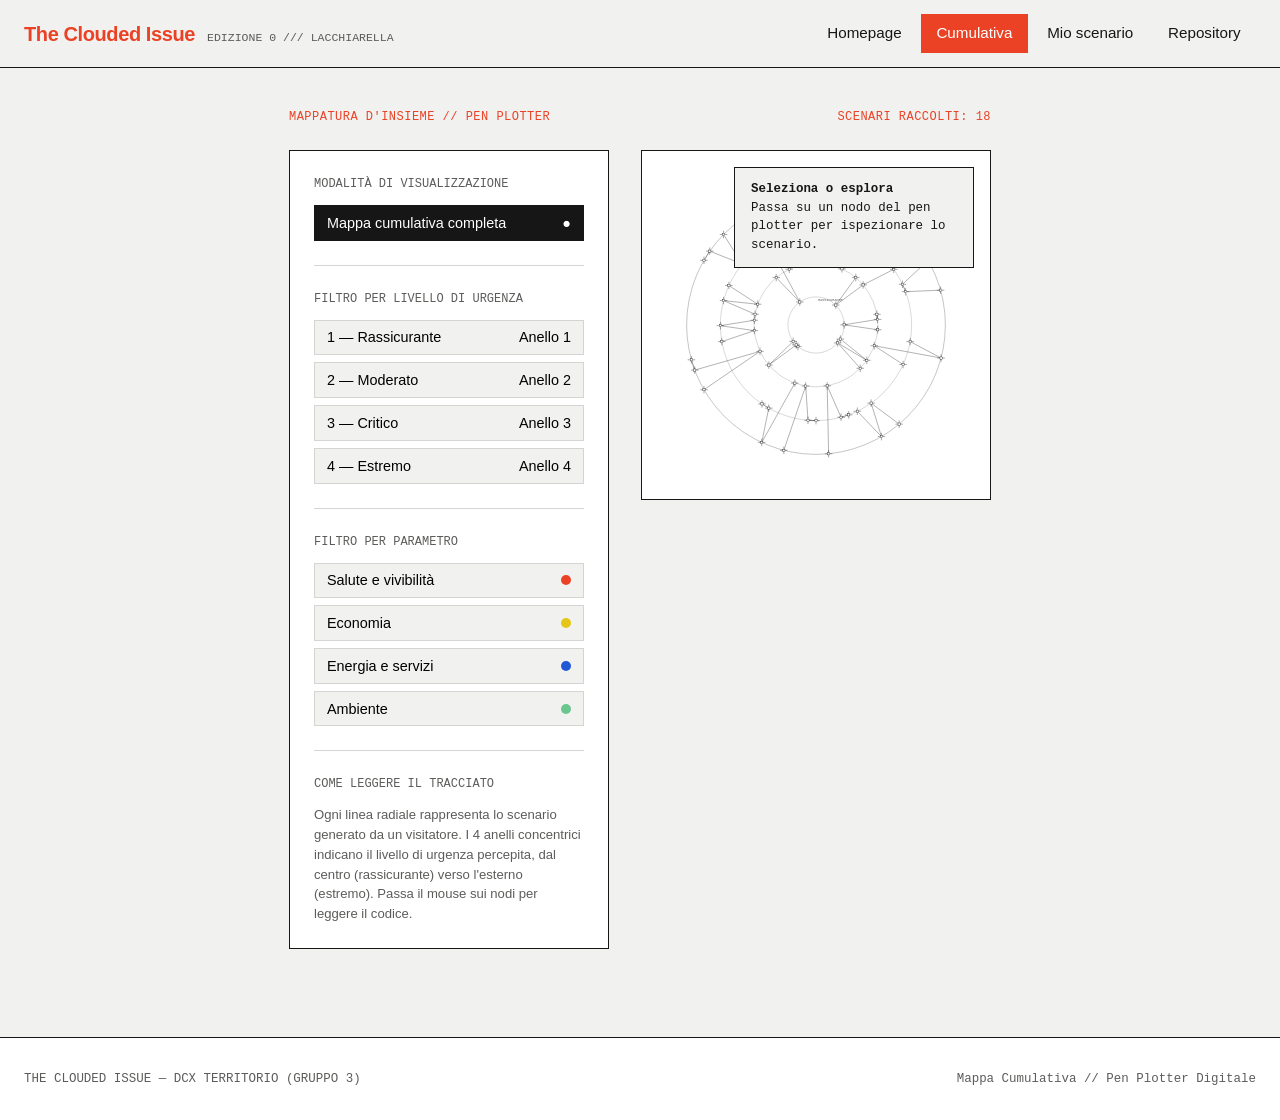
==== cumulativa.html @ 12f807db "push" ====
<!DOCTYPE html>
<html lang="it">
<head>
  <meta charset="UTF-8">
  <meta name="viewport" content="width=device-width, initial-scale=1.0">
  <title>Mappa Cumulativa — The Clouded Issue</title>
  <link rel="stylesheet" href="css/style.css">
</head>
<body>

  <header class="site-header">
    <div class="header-inner">
      <a href="index.html" class="brand">
        <span class="brand-title">The Clouded Issue</span>
        <span class="brand-tag">Edizione 0 /// Lacchiarella</span>
      </a>
      <button class="menu-toggle" aria-label="Apri menu" aria-expanded="false">MENU</button>
      <nav>
        <ul class="nav-links">
          <li><a href="index.html">Homepage</a></li>
          <li><a href="cumulativa.html" class="active">Cumulativa</a></li>
          <li><a href="mio-scenario.html">Mio scenario</a></li>
          <li><a href="repository.html">Repository</a></li>
        </ul>
      </nav>
    </div>
  </header>

  <main class="container">
    <div class="meta-bar">
      <span>Mappatura d'insieme // Pen Plotter</span>
      <span id="scenarioCount">Scenari raccolti: 18</span>
    </div>

    <div class="workspace-grid">
      <!-- PANNELLO FILTRI -->
      <aside class="controls-panel">
        <div class="control-group">
          <span class="control-label">Modalità di visualizzazione</span>
          <div class="filter-list">
            <button class="filter-btn active" data-mode="all">
              <span>Mappa cumulativa completa</span>
              <span>●</span>
            </button>
          </div>
        </div>

        <div class="control-group">
          <span class="control-label">Filtro per livello di urgenza</span>
          <div class="filter-list">
            <button class="filter-btn" data-urgency="1">
              <span>1 — Rassicurante</span>
              <span>Anello 1</span>
            </button>
            <button class="filter-btn" data-urgency="2">
              <span>2 — Moderato</span>
              <span>Anello 2</span>
            </button>
            <button class="filter-btn" data-urgency="3">
              <span>3 — Critico</span>
              <span>Anello 3</span>
            </button>
            <button class="filter-btn" data-urgency="4">
              <span>4 — Estremo</span>
              <span>Anello 4</span>
            </button>
          </div>
        </div>

        <div class="control-group">
          <span class="control-label">Filtro per parametro</span>
          <div class="filter-list">
            <button class="filter-btn" data-param="salute">
              <span>Salute e vivibilità</span>
              <span class="dot" style="background: var(--c-salute);"></span>
            </button>
            <button class="filter-btn" data-param="economia">
              <span>Economia</span>
              <span class="dot" style="background: var(--c-economia);"></span>
            </button>
            <button class="filter-btn" data-param="energia">
              <span>Energia e servizi</span>
              <span class="dot" style="background: var(--c-energia);"></span>
            </button>
            <button class="filter-btn" data-param="ambiente">
              <span>Ambiente</span>
              <span class="dot" style="background: var(--c-ambiente-alt);"></span>
            </button>
          </div>
        </div>

        <div class="control-group">
          <span class="control-label">Come leggere il tracciato</span>
          <p style="font-size: 0.82rem; color: var(--muted);">
            Ogni linea radiale rappresenta lo scenario generato da un visitatore. I 4 anelli concentrici indicano il livello di urgenza percepita, dal centro (rassicurante) verso l'esterno (estremo). Passa il mouse sui nodi per leggere il codice.
          </p>
        </div>
      </aside>

      <!-- CANVAS PEN PLOTTER SVG -->
      <section class="plotter-stage">
        <svg id="plotterSvg" viewBox="0 0 800 800" role="img" aria-label="Mappa cumulativa degli scenari"></svg>
        <div class="plotter-tooltip" id="plotterTooltip">
          <strong>Seleziona o esplora</strong><br>
          Passa su un nodo del pen plotter per ispezionare lo scenario.
        </div>
      </section>
    </div>
  </main>

  <footer class="site-footer">
    <div class="footer-inner">
      <span>THE CLOUDED ISSUE — DCX TERRITORIO (GRUPPO 3)</span>
      <span>Mappa Cumulativa // Pen Plotter Digitale</span>
    </div>
  </footer>

  <script src="js/main.js"></script>
  <script src="js/cumulativa.js"></script>
</body>
</html>
---- css/style.css ----
/* ==========================================================================
   THE CLOUDED ISSUE — Design System & Responsive Stylesheet
   ========================================================================== */

/* FONT EIFFEL: sostituisci il nome file con quello presente in /assets/ */
@font-face {
  font-family: 'Eiffel';
  src: url('../assets/BVHEiffelTrial-Regular.otf') format('opentype')
  ;
  font-weight: 400;
  font-style: normal;
  font-display: swap;
}

@font-face {
  font-family: 'Eiffel';
  src: url('../assets/BVHEiffelTrial-Level01.otf') format('opentype')
;
  font-weight: 700;
  font-style: normal;
  font-display: swap;
}

:root {
  --bg: #F1F1EF;
  --surface: #FFFFFF;
  --ink: #161616;
  --muted: #5C5C5A;
  --border: #161616;
  --border-light: #D4D4D0;
  --accent: #EB4225;
  --accent-hover: #C93218;
  --accent-soft: rgba(235, 66, 37, 0.1);

  /* Colori cartografici dei 4 ambiti */
  --c-salute: #EB4225;
  --c-salute-alt: #F582D3;
  --c-economia: #E5C617;
  --c-energia: #2058D6;
  --c-energia-alt: #2CA8C9;
  --c-ambiente: #1D7A4C;
  --c-ambiente-alt: #68C68E;

  --font-display: 'Eiffel', 'Helvetica Neue', Arial, sans-serif;
  --font-mono: ui-monospace, 'SFMono-Regular', Menlo, Monaco, Consolas, monospace;

  --max-w: 1320px;
  --header-h: 68px;
}

/* Reset base */
*, *::before, *::after {
  box-sizing: border-box;
  margin: 0;
  padding: 0;
}

html {
  scroll-behavior: smooth;
  font-size: 16px;
}

body {
  font-family: var(--font-display);
  background-color: var(--bg);
  color: var(--ink);
  line-height: 1.5;
  min-height: 100vh;
  display: flex;
  flex-direction: column;
  -webkit-font-smoothing: antialiased;
}

a {
  color: inherit;
  text-decoration: none;
}

button, input {
  font-family: inherit;
}

/* ==========================================================================
   HEADER & NAVIGAZIONE
   ========================================================================== */
.site-header {
  position: sticky;
  top: 0;
  z-index: 100;
  background: var(--bg);
  border-bottom: 1px solid var(--border);
  height: var(--header-h);
}

.header-inner {
  max-width: var(--max-w);
  margin: 0 auto;
  height: 100%;
  padding: 0 1.5rem;
  display: flex;
  align-items: center;
  justify-content: space-between;
  gap: 1rem;
}

.brand {
  display: flex;
  align-items: baseline;
  gap: 0.75rem;
}

.brand-title {
  font-size: 1.25rem;
  font-weight: 700;
  color: var(--accent);
  letter-spacing: -0.02em;
}

.brand-tag {
  font-family: var(--font-mono);
  font-size: 0.72rem;
  color: var(--muted);
  text-transform: uppercase;
  display: none;
}

@media (min-width: 900px) {
  .brand-tag { display: inline; }
}

.nav-links {
  display: flex;
  align-items: center;
  gap: 0.25rem;
  list-style: none;
}

.nav-links a {
  display: inline-block;
  padding: 0.45rem 0.9rem;
  font-size: 0.95rem;
  border: 1px solid transparent;
  transition: border-color 0.2s, color 0.2s, background 0.2s;
}

.nav-links a:hover {
  color: var(--accent);
  border-color: var(--accent);
}

.nav-links a.active {
  background: var(--accent);
  color: #FFFFFF;
  border-color: var(--accent);
}

.menu-toggle {
  display: none;
  background: none;
  border: 1px solid var(--border);
  padding: 0.4rem 0.7rem;
  font-family: var(--font-mono);
  font-size: 0.8rem;
  cursor: pointer;
}

/* ==========================================================================
   LAYOUT & COMPONENTI COMUNI
   ========================================================================== */
main {
  flex: 1;
}

.container {
  max-width: var(--max-w);
  margin: 0 auto;
  padding: 2.5rem 1.5rem;
}

.meta-bar {
  display: flex;
  justify-content: space-between;
  align-items: center;
  flex-wrap: wrap;
  gap: 0.5rem;
  font-family: var(--font-mono);
  font-size: 0.75rem;
  color: var(--accent);
  text-transform: uppercase;
  letter-spacing: 0.04em;
  margin-bottom: 1.5rem;
}

.section-border {
  border-top: 1px solid var(--border);
}

.btn {
  display: inline-flex;
  align-items: center;
  justify-content: center;
  gap: 0.5rem;
  padding: 0.75rem 1.4rem;
  font-size: 0.95rem;
  font-weight: 700;
  border: 1px solid var(--accent);
  background: var(--accent);
  color: #FFFFFF;
  cursor: pointer;
  transition: background 0.2s, color 0.2s;
}

.btn:hover {
  background: var(--accent-hover);
  border-color: var(--accent-hover);
}

.btn-outline {
  background: transparent;
  color: var(--ink);
  border-color: var(--border);
}

.btn-outline:hover {
  background: var(--ink);
  color: #FFFFFF;
  border-color: var(--ink);
}

.tag {
  display: inline-block;
  font-family: var(--font-mono);
  font-size: 0.72rem;
  text-transform: uppercase;
  padding: 0.2rem 0.5rem;
  border: 1px solid var(--border);
  background: var(--surface);
}

.tag-accent {
  border-color: var(--accent);
  color: var(--accent);
  background: var(--accent-soft);
}

/* ==========================================================================
   HOMEPAGE
   ========================================================================== */
.hero {
  position: relative;
  overflow: hidden;
  border-bottom: 1px solid var(--border);
  background-image:
    radial-gradient(circle at 82% 24%, rgba(245, 130, 211, 0.22) 0, rgba(245, 130, 211, 0.22) 8px, transparent 9px),
    radial-gradient(circle at 85% 28%, rgba(245, 130, 211, 0.22) 0, rgba(245, 130, 211, 0.22) 8px, transparent 9px),
    radial-gradient(circle at 15% 75%, rgba(29, 122, 76, 0.18) 0, rgba(29, 122, 76, 0.18) 6px, transparent 7px);
}

.hero-grid {
  display: grid;
  grid-template-columns: 1.35fr 0.65fr;
  gap: 2.5rem;
  align-items: end;
  padding: 4rem 1.5rem 3.5rem;
  max-width: var(--max-w);
  margin: 0 auto;
}

.hero-title {
  font-size: clamp(2.8rem, 7vw, 5.8rem);
  line-height: 0.94;
  letter-spacing: -0.03em;
  color: var(--accent);
  font-weight: 400;
  margin-bottom: 1.5rem;
}

.hero-title .wire {
  display: inline-block;
  color: transparent;
  -webkit-text-stroke: 1.5px var(--accent);
}

.hero-lead {
  font-size: clamp(1.1rem, 2vw, 1.45rem);
  max-width: 38ch;
  line-height: 1.35;
}

.hero-aside {
  border: 1px solid var(--accent);
  background: var(--surface);
  padding: 1.5rem;
}

.hero-aside h2 {
  font-size: 0.85rem;
  font-family: var(--font-mono);
  text-transform: uppercase;
  color: var(--accent);
  margin-bottom: 0.75rem;
}

.hero-aside p {
  font-size: 0.95rem;
  margin-bottom: 1.25rem;
}

.hero-actions {
  display: flex;
  flex-wrap: wrap;
  gap: 0.75rem;
  margin-top: 2rem;
}

/* Griglia descrizione & evento */
.two-col {
  display: grid;
  grid-template-columns: 1fr 1fr;
  gap: 2rem;
}

.panel-box {
  border: 1px solid var(--border);
  background: var(--surface);
  padding: 2rem;
}

.panel-box.accent-box {
  border-color: var(--accent);
}

.panel-title {
  font-size: 1.75rem;
  font-weight: 400;
  margin-bottom: 1rem;
  color: var(--accent);
}

.phases-grid {
  display: grid;
  grid-template-columns: repeat(5, 1fr);
  border-top: 1px solid var(--border);
  border-left: 1px solid var(--border);
  margin-top: 2rem;
}

.phase-item {
  border-right: 1px solid var(--border);
  border-bottom: 1px solid var(--border);
  padding: 1.25rem;
  background: var(--surface);
}

.phase-num {
  font-family: var(--font-mono);
  font-size: 1.4rem;
  font-weight: 700;
  color: var(--accent);
  display: block;
  margin-bottom: 0.4rem;
}

.phase-item h3 {
  font-size: 1rem;
  margin-bottom: 0.4rem;
}

.phase-item p {
  font-size: 0.85rem;
  color: var(--muted);
}

.data-strip {
  display: grid;
  grid-template-columns: repeat(4, 1fr);
  gap: 1rem;
  margin-top: 1.5rem;
}

.data-stat {
  border: 1px solid var(--border-light);
  padding: 1rem;
  background: var(--bg);
}

.data-stat strong {
  display: block;
  font-size: 1.5rem;
  color: var(--accent);
  line-height: 1.1;
  margin-bottom: 0.25rem;
}

.data-stat span {
  font-size: 0.8rem;
  color: var(--muted);
}

/* ==========================================================================
   PAGINA CUMULATIVA (PEN PLOTTER)
   ========================================================================== */
.workspace-grid {
  display: grid;
  grid-template-columns: 320px 1fr;
  gap: 2rem;
  align-items: start;
}

.controls-panel {
  border: 1px solid var(--border);
  background: var(--surface);
  padding: 1.5rem;
}

.control-group {
  margin-bottom: 1.5rem;
  padding-bottom: 1.5rem;
  border-bottom: 1px solid var(--border-light);
}

.control-group:last-child {
  margin-bottom: 0;
  padding-bottom: 0;
  border-bottom: none;
}

.control-label {
  display: block;
  font-family: var(--font-mono);
  font-size: 0.75rem;
  text-transform: uppercase;
  color: var(--muted);
  margin-bottom: 0.75rem;
}

.filter-list {
  display: flex;
  flex-direction: column;
  gap: 0.45rem;
}

.filter-btn {
  width: 100%;
  text-align: left;
  padding: 0.55rem 0.75rem;
  background: var(--bg);
  border: 1px solid var(--border-light);
  font-size: 0.9rem;
  cursor: pointer;
  display: flex;
  align-items: center;
  justify-content: space-between;
  transition: all 0.15s;
}

.filter-btn:hover {
  border-color: var(--ink);
}

.filter-btn.active {
  background: var(--ink);
  color: #FFFFFF;
  border-color: var(--ink);
}

.filter-btn.active-accent {
  background: var(--accent);
  color: #FFFFFF;
  border-color: var(--accent);
}

.dot {
  width: 10px;
  height: 10px;
  display: inline-block;
  border-radius: 50%;
}

.plotter-stage {
  border: 1px solid var(--border);
  background: var(--surface);
  padding: 1.5rem;
  position: relative;
  display: flex;
  flex-direction: column;
  align-items: center;
}

#plotterSvg {
  width: 100%;
  max-width: 720px;
  height: auto;
  display: block;
}

.plotter-tooltip {
  position: absolute;
  top: 1rem;
  right: 1rem;
  background: var(--bg);
  border: 1px solid var(--border);
  padding: 0.75rem 1rem;
  font-family: var(--font-mono);
  font-size: 0.78rem;
  max-width: 240px;
}

/* ==========================================================================
   PAGINA MIO SCENARIO (CODICE + MAPPA LAYER + LEGENDA)
   ========================================================================== */
.code-bar {
  display: flex;
  flex-wrap: wrap;
  align-items: center;
  gap: 1rem;
  border: 1px solid var(--accent);
  background: var(--surface);
  padding: 1.25rem 1.5rem;
  margin-bottom: 2rem;
}

.code-input-wrap {
  display: flex;
  flex: 1;
  min-width: 240px;
}

.code-input {
  flex: 1;
  border: 1px solid var(--border);
  border-right: none;
  padding: 0.75rem 1rem;
  font-family: var(--font-mono);
  font-size: 1rem;
  text-transform: uppercase;
  background: var(--bg);
}

.code-presets {
  display: flex;
  align-items: center;
  flex-wrap: wrap;
  gap: 0.5rem;
  font-family: var(--font-mono);
  font-size: 0.75rem;
}

.preset-chip {
  border: 1px solid var(--border-light);
  background: var(--bg);
  padding: 0.35rem 0.65rem;
  font-family: var(--font-mono);
  font-size: 0.75rem;
  cursor: pointer;
}

.preset-chip:hover {
  border-color: var(--accent);
  color: var(--accent);
}

.map-stage {
  border: 1px solid var(--border);
  background: #ECECE8;
  position: relative;
  overflow: hidden;
}

#scenarioMap {
  width: 100%;
  height: auto;
  display: block;
}

.layer-toggle {
  display: flex;
  align-items: center;
  justify-content: space-between;
  padding: 0.65rem 0.75rem;
  border: 1px solid var(--border-light);
  background: var(--bg);
  cursor: pointer;
  margin-bottom: 0.5rem;
}

.layer-toggle input {
  accent-color: var(--accent);
  width: 16px;
  height: 16px;
}

.legend-grid {
  display: grid;
  grid-template-columns: repeat(2, 1fr);
  gap: 1.25rem;
  margin-top: 2rem;
}

.effect-card {
  border: 1px solid var(--border);
  background: var(--surface);
  padding: 1.5rem;
  border-top: 4px solid var(--ink);
}

.effect-card[data-param="salute"] { border-top-color: var(--c-salute); }
.effect-card[data-param="economia"] { border-top-color: var(--c-economia); }
.effect-card[data-param="energia"] { border-top-color: var(--c-energia); }
.effect-card[data-param="ambiente"] { border-top-color: var(--c-ambiente); }

.effect-card h3 {
  font-size: 1.15rem;
  margin: 0.5rem 0 0.75rem;
}

.effect-list {
  list-style: none;
  font-size: 0.9rem;
}

.effect-list li {
  padding-left: 1.1rem;
  position: relative;
  margin-bottom: 0.35rem;
}

.effect-list li::before {
  content: '▼';
  position: absolute;
  left: 0;
  color: var(--accent);
  font-size: 0.65rem;
  top: 0.2rem;
}

/* ==========================================================================
   PAGINA REPOSITORY (CARTELLE)
   ========================================================================== */
.repo-toolbar {
  display: flex;
  flex-wrap: wrap;
  justify-content: space-between;
  align-items: center;
  gap: 1rem;
  margin-bottom: 1.5rem;
}

.search-input {
  border: 1px solid var(--border);
  background: var(--surface);
  padding: 0.65rem 1rem;
  width: 100%;
  max-width: 360px;
  font-size: 0.9rem;
}

.folder-tabs {
  display: flex;
  flex-wrap: wrap;
  gap: 0.25rem;
  padding-left: 0.5rem;
}

.folder-tab {
  padding: 0.7rem 1.2rem;
  border: 1px solid var(--border);
  border-bottom: none;
  background: #E4E4E0;
  font-family: var(--font-mono);
  font-size: 0.8rem;
  cursor: pointer;
  position: relative;
  top: 1px;
  display: flex;
  align-items: center;
  gap: 0.5rem;
}

.folder-tab.active {
  background: var(--surface);
  color: var(--accent);
  font-weight: 700;
  border-top: 3px solid var(--accent);
  z-index: 2;
}

.folder-window {
  border: 1px solid var(--border);
  background: var(--surface);
  padding: 1.5rem;
  position: relative;
  z-index: 1;
}

.repo-grid {
  display: grid;
  grid-template-columns: repeat(auto-fill, minmax(290px, 1fr));
  gap: 1.25rem;
}

.repo-card {
  border: 1px solid var(--border-light);
  background: var(--bg);
  padding: 1.25rem;
  display: flex;
  flex-direction: column;
  justify-content: space-between;
  gap: 1rem;
  transition: border-color 0.2s;
}

.repo-card:hover {
  border-color: var(--accent);
}

.repo-card h3 {
  font-size: 1.05rem;
  margin: 0.5rem 0;
}

.repo-card p {
  font-size: 0.88rem;
  color: var(--muted);
}

.repo-card-footer {
  display: flex;
  justify-content: space-between;
  align-items: center;
  padding-top: 0.75rem;
  border-top: 1px solid var(--border-light);
  font-family: var(--font-mono);
  font-size: 0.75rem;
}

.repo-link {
  color: var(--accent);
  font-weight: 700;
}

/* ==========================================================================
   FOOTER
   ========================================================================== */
.site-footer {
  border-top: 1px solid var(--border);
  background: var(--surface);
  padding: 2rem 1.5rem;
  margin-top: 3rem;
}

.footer-inner {
  max-width: var(--max-w);
  margin: 0 auto;
  display: flex;
  justify-content: space-between;
  flex-wrap: wrap;
  gap: 1rem;
  font-family: var(--font-mono);
  font-size: 0.78rem;
  color: var(--muted);
}

/* ==========================================================================
   RESPONSIVE BREAKPOINTS
   ========================================================================== */
@media (max-width: 960px) {
  .hero-grid,
  .two-col,
  .workspace-grid {
    grid-template-columns: 1fr;
  }

  .phases-grid {
    grid-template-columns: repeat(2, 1fr);
  }

  .data-strip {
    grid-template-columns: repeat(2, 1fr);
  }

  .legend-grid {
    grid-template-columns: 1fr;
  }
}

@media (max-width: 720px) {
  .menu-toggle {
    display: inline-block;
  }

  .nav-links {
    display: none;
    position: absolute;
    top: var(--header-h);
    left: 0;
    right: 0;
    background: var(--bg);
    border-bottom: 1px solid var(--border);
    flex-direction: column;
    align-items: stretch;
    padding: 1rem 1.5rem;
  }

  .nav-links.open {
    display: flex;
  }

  .phases-grid,
  .data-strip {
    grid-template-columns: 1fr;
  }

  .plotter-tooltip {
    position: static;
    margin-top: 1rem;
    max-width: 100%;
    width: 100%;
  }
}
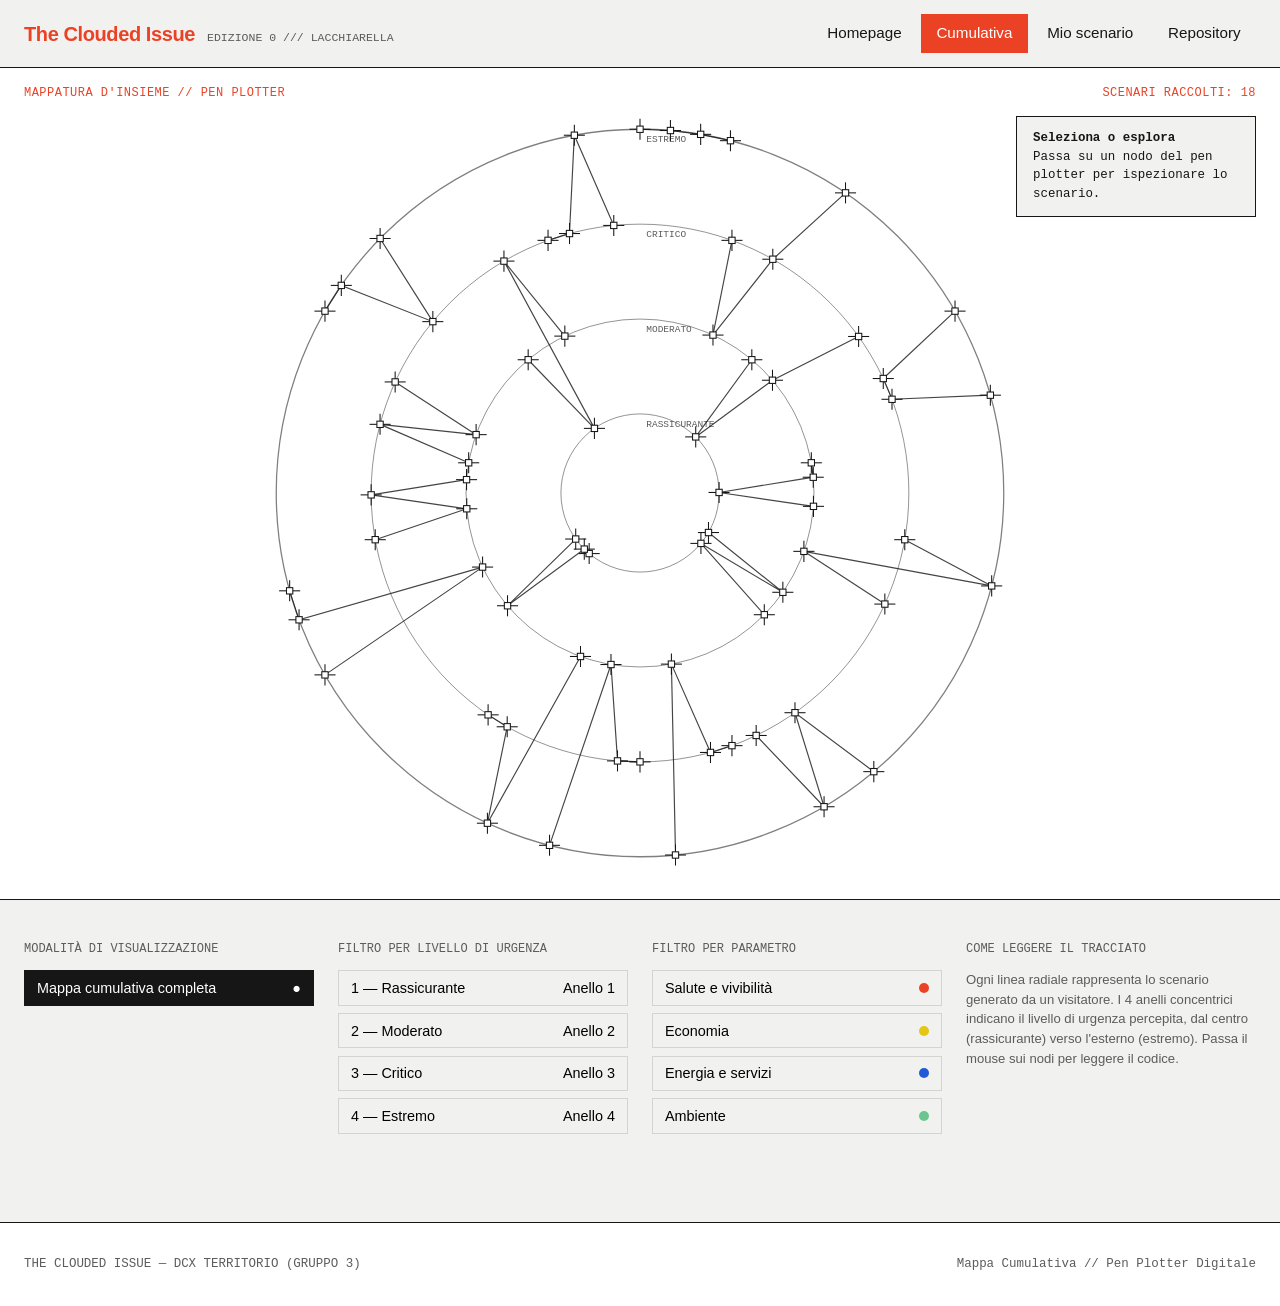
==== commit 98981ee8: "nn" ====
--- a/cumulativa.html
+++ b/cumulativa.html
@@ -26,86 +26,81 @@
     </div>
   </header>
 
-  <main class="container">
-    <div class="meta-bar">
-      <span>Mappatura d'insieme // Pen Plotter</span>
-      <span id="scenarioCount">Scenari raccolti: 18</span>
-    </div>
+  <main>
+    <section class="plotter-stage" aria-label="Pen plotter">
+      <div class="meta-bar">
+        <span>Mappatura d'insieme // Pen Plotter</span>
+        <span id="scenarioCount">Scenari raccolti: 18</span>
+      </div>
+      <svg id="plotterSvg" viewBox="32 32 736 736" role="img" aria-label="Mappa cumulativa degli scenari"></svg>
+      <div class="plotter-tooltip" id="plotterTooltip">
+        <strong>Seleziona o esplora</strong><br>
+        Passa su un nodo del pen plotter per ispezionare lo scenario.
+      </div>
+    </section>
 
-    <div class="workspace-grid">
-      <!-- PANNELLO FILTRI -->
-      <aside class="controls-panel">
-        <div class="control-group">
-          <span class="control-label">Modalità di visualizzazione</span>
-          <div class="filter-list">
-            <button class="filter-btn active" data-mode="all">
-              <span>Mappa cumulativa completa</span>
-              <span>●</span>
-            </button>
-          </div>
+    <aside class="container plotter-controls">
+      <div class="control-group">
+        <span class="control-label">Modalità di visualizzazione</span>
+        <div class="filter-list">
+          <button class="filter-btn active" data-mode="all">
+            <span>Mappa cumulativa completa</span>
+            <span>●</span>
+          </button>
         </div>
+      </div>
 
-        <div class="control-group">
-          <span class="control-label">Filtro per livello di urgenza</span>
-          <div class="filter-list">
-            <button class="filter-btn" data-urgency="1">
-              <span>1 — Rassicurante</span>
-              <span>Anello 1</span>
-            </button>
-            <button class="filter-btn" data-urgency="2">
-              <span>2 — Moderato</span>
-              <span>Anello 2</span>
-            </button>
-            <button class="filter-btn" data-urgency="3">
-              <span>3 — Critico</span>
-              <span>Anello 3</span>
-            </button>
-            <button class="filter-btn" data-urgency="4">
-              <span>4 — Estremo</span>
-              <span>Anello 4</span>
-            </button>
-          </div>
+      <div class="control-group">
+        <span class="control-label">Filtro per livello di urgenza</span>
+        <div class="filter-list">
+          <button class="filter-btn" data-urgency="1">
+            <span>1 — Rassicurante</span>
+            <span>Anello 1</span>
+          </button>
+          <button class="filter-btn" data-urgency="2">
+            <span>2 — Moderato</span>
+            <span>Anello 2</span>
+          </button>
+          <button class="filter-btn" data-urgency="3">
+            <span>3 — Critico</span>
+            <span>Anello 3</span>
+          </button>
+          <button class="filter-btn" data-urgency="4">
+            <span>4 — Estremo</span>
+            <span>Anello 4</span>
+          </button>
         </div>
+      </div>
 
-        <div class="control-group">
-          <span class="control-label">Filtro per parametro</span>
-          <div class="filter-list">
-            <button class="filter-btn" data-param="salute">
-              <span>Salute e vivibilità</span>
-              <span class="dot" style="background: var(--c-salute);"></span>
-            </button>
-            <button class="filter-btn" data-param="economia">
-              <span>Economia</span>
-              <span class="dot" style="background: var(--c-economia);"></span>
-            </button>
-            <button class="filter-btn" data-param="energia">
-              <span>Energia e servizi</span>
-              <span class="dot" style="background: var(--c-energia);"></span>
-            </button>
-            <button class="filter-btn" data-param="ambiente">
-              <span>Ambiente</span>
-              <span class="dot" style="background: var(--c-ambiente-alt);"></span>
-            </button>
-          </div>
+      <div class="control-group">
+        <span class="control-label">Filtro per parametro</span>
+        <div class="filter-list">
+          <button class="filter-btn" data-param="salute">
+            <span>Salute e vivibilità</span>
+            <span class="dot" style="background: var(--c-salute);"></span>
+          </button>
+          <button class="filter-btn" data-param="economia">
+            <span>Economia</span>
+            <span class="dot" style="background: var(--c-economia);"></span>
+          </button>
+          <button class="filter-btn" data-param="energia">
+            <span>Energia e servizi</span>
+            <span class="dot" style="background: var(--c-energia);"></span>
+          </button>
+          <button class="filter-btn" data-param="ambiente">
+            <span>Ambiente</span>
+            <span class="dot" style="background: var(--c-ambiente-alt);"></span>
+          </button>
         </div>
+      </div>
 
-        <div class="control-group">
-          <span class="control-label">Come leggere il tracciato</span>
-          <p style="font-size: 0.82rem; color: var(--muted);">
-            Ogni linea radiale rappresenta lo scenario generato da un visitatore. I 4 anelli concentrici indicano il livello di urgenza percepita, dal centro (rassicurante) verso l'esterno (estremo). Passa il mouse sui nodi per leggere il codice.
-          </p>
-        </div>
-      </aside>
-
-      <!-- CANVAS PEN PLOTTER SVG -->
-      <section class="plotter-stage">
-        <svg id="plotterSvg" viewBox="0 0 800 800" role="img" aria-label="Mappa cumulativa degli scenari"></svg>
-        <div class="plotter-tooltip" id="plotterTooltip">
-          <strong>Seleziona o esplora</strong><br>
-          Passa su un nodo del pen plotter per ispezionare lo scenario.
-        </div>
-      </section>
-    </div>
+      <div class="control-group">
+        <span class="control-label">Come leggere il tracciato</span>
+        <p style="font-size: 0.82rem; color: var(--muted);">
+          Ogni linea radiale rappresenta lo scenario generato da un visitatore. I 4 anelli concentrici indicano il livello di urgenza percepita, dal centro (rassicurante) verso l'esterno (estremo). Passa il mouse sui nodi per leggere il codice.
+        </p>
+      </div>
+    </aside>
   </main>
 
   <footer class="site-footer">
@@ -118,4 +113,4 @@
   <script src="js/main.js"></script>
   <script src="js/cumulativa.js"></script>
 </body>
-</html>+</html>
--- a/css/style.css
+++ b/css/style.css
@@ -246,155 +246,59 @@
 /* ==========================================================================
    HOMEPAGE
    ========================================================================== */
-.hero {
+.home-page {
+  min-height: 100dvh;
+}
+
+.home-stage {
   position: relative;
+  display: grid;
+  place-items: center;
   overflow: hidden;
-  border-bottom: 1px solid var(--border);
-  background-image:
-    radial-gradient(circle at 82% 24%, rgba(245, 130, 211, 0.22) 0, rgba(245, 130, 211, 0.22) 8px, transparent 9px),
-    radial-gradient(circle at 85% 28%, rgba(245, 130, 211, 0.22) 0, rgba(245, 130, 211, 0.22) 8px, transparent 9px),
-    radial-gradient(circle at 15% 75%, rgba(29, 122, 76, 0.18) 0, rgba(29, 122, 76, 0.18) 6px, transparent 7px);
-}
-
-.hero-grid {
-  display: grid;
-  grid-template-columns: 1.35fr 0.65fr;
-  gap: 2.5rem;
-  align-items: end;
-  padding: 4rem 1.5rem 3.5rem;
-  max-width: var(--max-w);
-  margin: 0 auto;
-}
-
-.hero-title {
-  font-size: clamp(2.8rem, 7vw, 5.8rem);
-  line-height: 0.94;
-  letter-spacing: -0.03em;
-  color: var(--accent);
-  font-weight: 400;
-  margin-bottom: 1.5rem;
-}
-
-.hero-title .wire {
-  display: inline-block;
-  color: transparent;
-  -webkit-text-stroke: 1.5px var(--accent);
-}
-
-.hero-lead {
-  font-size: clamp(1.1rem, 2vw, 1.45rem);
-  max-width: 38ch;
-  line-height: 1.35;
-}
-
-.hero-aside {
-  border: 1px solid var(--accent);
-  background: var(--surface);
-  padding: 1.5rem;
-}
-
-.hero-aside h2 {
-  font-size: 0.85rem;
-  font-family: var(--font-mono);
-  text-transform: uppercase;
-  color: var(--accent);
-  margin-bottom: 0.75rem;
-}
-
-.hero-aside p {
-  font-size: 0.95rem;
-  margin-bottom: 1.25rem;
-}
-
-.hero-actions {
-  display: flex;
-  flex-wrap: wrap;
-  gap: 0.75rem;
-  margin-top: 2rem;
-}
-
-/* Griglia descrizione & evento */
-.two-col {
-  display: grid;
-  grid-template-columns: 1fr 1fr;
-  gap: 2rem;
-}
-
-.panel-box {
-  border: 1px solid var(--border);
-  background: var(--surface);
-  padding: 2rem;
-}
-
-.panel-box.accent-box {
-  border-color: var(--accent);
-}
-
-.panel-title {
-  font-size: 1.75rem;
-  font-weight: 400;
-  margin-bottom: 1rem;
-  color: var(--accent);
-}
-
-.phases-grid {
-  display: grid;
-  grid-template-columns: repeat(5, 1fr);
-  border-top: 1px solid var(--border);
-  border-left: 1px solid var(--border);
-  margin-top: 2rem;
-}
-
-.phase-item {
-  border-right: 1px solid var(--border);
-  border-bottom: 1px solid var(--border);
-  padding: 1.25rem;
-  background: var(--surface);
-}
-
-.phase-num {
-  font-family: var(--font-mono);
-  font-size: 1.4rem;
-  font-weight: 700;
-  color: var(--accent);
+  isolation: isolate;
+}
+
+.home-title {
+  z-index: 1;
+  width: min(78vw, calc((100vh - var(--header-h)) * 1.25), 52rem);
+  width: min(78vw, calc((100dvh - var(--header-h)) * 1.25), 52rem);
+}
+
+.home-title img {
   display: block;
-  margin-bottom: 0.4rem;
-}
-
-.phase-item h3 {
-  font-size: 1rem;
-  margin-bottom: 0.4rem;
-}
-
-.phase-item p {
-  font-size: 0.85rem;
-  color: var(--muted);
-}
-
-.data-strip {
-  display: grid;
-  grid-template-columns: repeat(4, 1fr);
-  gap: 1rem;
-  margin-top: 1.5rem;
-}
-
-.data-stat {
-  border: 1px solid var(--border-light);
-  padding: 1rem;
-  background: var(--bg);
-}
-
-.data-stat strong {
-  display: block;
-  font-size: 1.5rem;
-  color: var(--accent);
-  line-height: 1.1;
-  margin-bottom: 0.25rem;
-}
-
-.data-stat span {
-  font-size: 0.8rem;
-  color: var(--muted);
+  width: 100%;
+  height: auto;
+}
+
+.home-trail {
+  position: absolute;
+  inset: 0;
+  pointer-events: none;
+}
+
+.home-particle {
+  position: absolute;
+  width: var(--particle-size);
+  height: var(--particle-size);
+  object-fit: contain;
+  animation: home-particle-fade var(--particle-lifetime) linear both;
+}
+
+@keyframes home-particle-fade {
+  0%, 25% {
+    opacity: 1;
+    transform: translate(-50%, -50%) scale(1);
+  }
+  100% {
+    opacity: 0;
+    transform: translate(-50%, -50%) scale(0.16);
+  }
+}
+
+@media (prefers-reduced-motion: reduce), (any-hover: none) {
+  .home-trail {
+    display: none;
+  }
 }
 
 /* ==========================================================================
@@ -478,32 +382,53 @@
 }
 
 .plotter-stage {
-  border: 1px solid var(--border);
-  background: var(--surface);
-  padding: 1.5rem;
+  min-height: calc(100vh - var(--header-h));
+  min-height: calc(100dvh - var(--header-h));
+  border-bottom: 1px solid var(--border);
+  background: var(--surface);
+  padding: 1rem clamp(0.5rem, 2vw, 1.5rem);
   position: relative;
   display: flex;
   flex-direction: column;
   align-items: center;
 }
 
+.plotter-stage .meta-bar {
+  width: 100%;
+  margin-bottom: 0;
+}
+
 #plotterSvg {
-  width: 100%;
-  max-width: 720px;
+  width: min(100%, max(48rem, calc(100vh - var(--header-h) - 3.5rem)));
+  width: min(100%, max(48rem, calc(100dvh - var(--header-h) - 3.5rem)));
   height: auto;
+  flex: none;
+  margin-block: auto;
   display: block;
 }
 
 .plotter-tooltip {
   position: absolute;
-  top: 1rem;
-  right: 1rem;
+  top: 3rem;
+  right: 1.5rem;
   background: var(--bg);
   border: 1px solid var(--border);
   padding: 0.75rem 1rem;
   font-family: var(--font-mono);
   font-size: 0.78rem;
   max-width: 240px;
+}
+
+.plotter-controls {
+  display: grid;
+  grid-template-columns: repeat(auto-fit, minmax(min(100%, 15rem), 1fr));
+  gap: 1.5rem;
+}
+
+.plotter-controls .control-group {
+  margin: 0;
+  padding: 0;
+  border: 0;
 }
 
 /* ==========================================================================
@@ -764,19 +689,17 @@
 /* ==========================================================================
    RESPONSIVE BREAKPOINTS
    ========================================================================== */
+@media (max-width: 1100px) {
+  .plotter-tooltip {
+    position: static;
+    max-width: none;
+    width: 100%;
+  }
+}
+
 @media (max-width: 960px) {
-  .hero-grid,
-  .two-col,
   .workspace-grid {
     grid-template-columns: 1fr;
-  }
-
-  .phases-grid {
-    grid-template-columns: repeat(2, 1fr);
-  }
-
-  .data-strip {
-    grid-template-columns: repeat(2, 1fr);
   }
 
   .legend-grid {
@@ -805,16 +728,4 @@
   .nav-links.open {
     display: flex;
   }
-
-  .phases-grid,
-  .data-strip {
-    grid-template-columns: 1fr;
-  }
-
-  .plotter-tooltip {
-    position: static;
-    margin-top: 1rem;
-    max-width: 100%;
-    width: 100%;
-  }
-}+}
